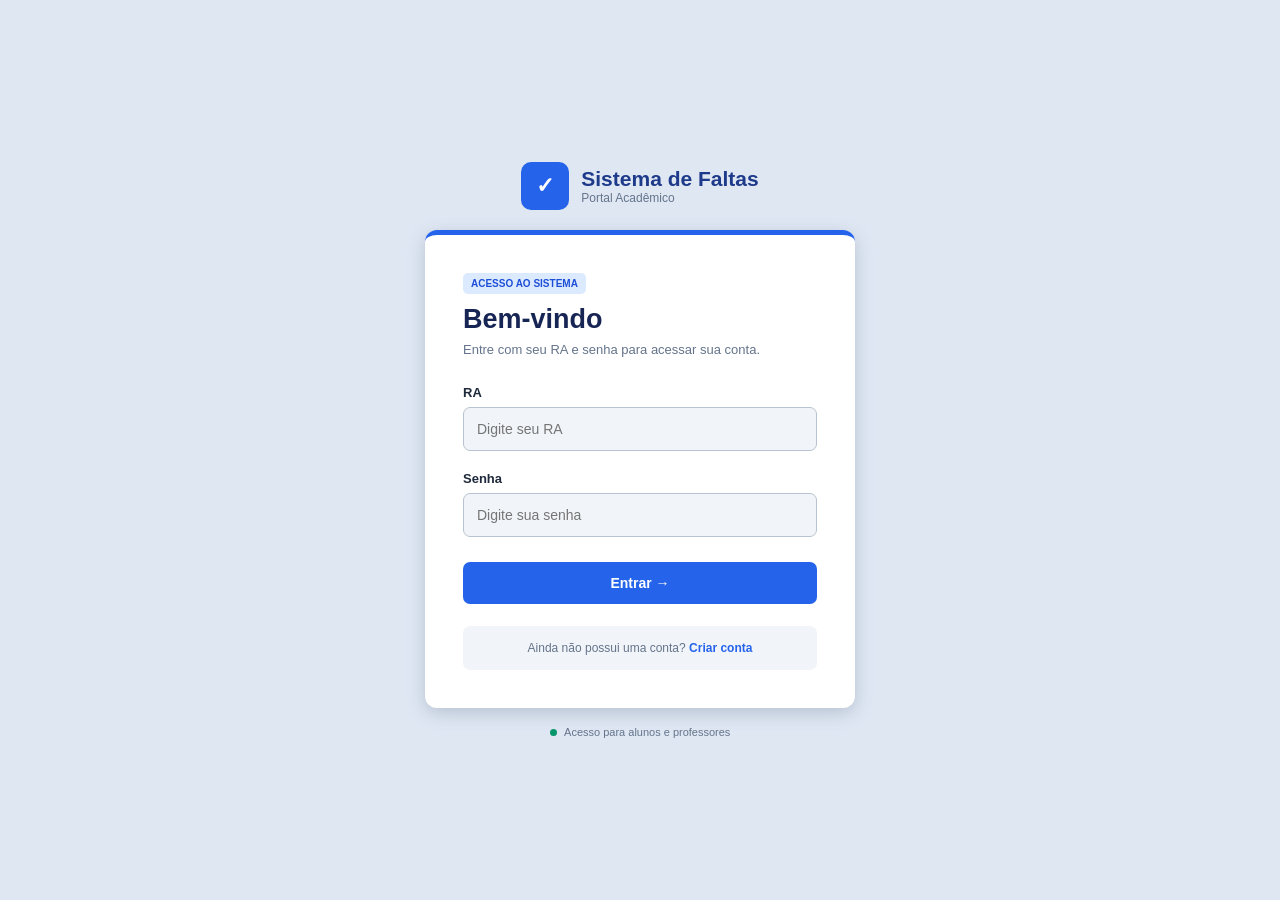
==== index.html @ 8b41c354 "Adiciona interface inicial do sistema de faltas" ====
<!DOCTYPE html>
<html lang="pt-BR">

<head>
    <meta charset="UTF-8">
    <meta name="viewport" content="width=device-width, initial-scale=1.0">

    <title>Sistema de Faltas</title>

    <link rel="stylesheet" href="css/style.css">
</head>

<body class="pagina-login">

    <main class="login-pagina">

        <div class="area-login">

            <!-- IDENTIDADE DO SISTEMA -->
            <div class="identidade-login">

                <div class="icone-login">
                    ✓
                </div>

                <div>
                    <h1>Sistema de Faltas</h1>
                    <p>Portal Acadêmico</p>
                </div>

            </div>


            <!-- CARD -->
            <section class="login-container">

                <span class="login-tag">
                    ACESSO AO SISTEMA
                </span>

                <h2>Bem-vindo</h2>

                <p class="subtitulo">
                    Entre com seu RA e senha para acessar sua conta.
                </p>


                <form>

                    <div class="campo">

                        <label for="ra">
                            RA
                        </label>

                        <input
                            type="text"
                            id="ra"
                            name="ra"
                            placeholder="Digite seu RA"
                            required
                        >

                    </div>


                    <div class="campo">

                        <label for="senha">
                            Senha
                        </label>

                        <input
                            type="password"
                            id="senha"
                            name="senha"
                            placeholder="Digite sua senha"
                            required
                        >

                    </div>


                    <button
                        class="botao-login"
                        type="submit"
                    >
                        Entrar
                        <span>→</span>
                    </button>

                </form>


                <!-- CADASTRO -->
                <div class="criar-conta">

                    <span>
                        Ainda não possui uma conta?
                    </span>

                    <a href="cadastro.html">
                        Criar conta
                    </a>

                </div>

            </section>


            <!-- RODAPÉ -->
            <div class="login-rodape">

                <span></span>

                Acesso para alunos e professores

            </div>

        </div>

    </main>

</body>

</html>
---- css/style.css ----
/* =========================================
   CONFIGURAÇÕES GERAIS
========================================= */

* {
    margin: 0;
    padding: 0;
    box-sizing: border-box;
}

body {
    font-family: Arial, sans-serif;
    color: #1e293b;
}

button {
    font-family: Arial, sans-serif;
    cursor: pointer;
}


/* =========================================
   LOGIN
========================================= */

.pagina-login {
    background-color: #dfe7f3;
}

.login-pagina {
    min-height: 100vh;

    display: flex;
    justify-content: center;
    align-items: center;

    padding: 30px;
}

.area-login {
    width: 430px;
    max-width: 100%;
}


/* LOGO DO LOGIN */

.identidade-login {
    display: flex;
    justify-content: center;
    align-items: center;

    gap: 12px;

    margin-bottom: 20px;
}

.icone-login {
    width: 48px;
    height: 48px;

    display: flex;
    justify-content: center;
    align-items: center;

    background-color: #2563eb;
    color: white;

    border-radius: 10px;

    font-size: 22px;
    font-weight: bold;
}

.identidade-login h1 {
    color: #1e3a8a;
    font-size: 21px;
}

.identidade-login p {
    color: #64748b;
    font-size: 12px;
}


/* CARD DO LOGIN */

.login-container {
    background-color: white;

    padding: 38px;

    border-top: 5px solid #2563eb;
    border-radius: 12px;

    box-shadow: 0 5px 18px #b8c2d1;
}

.login-tag {
    display: inline-block;

    background-color: #dbeafe;
    color: #1d4ed8;

    padding: 5px 8px;

    border-radius: 5px;

    margin-bottom: 10px;

    font-size: 10px;
    font-weight: bold;
}

.login-container h2 {
    color: #172554;

    font-size: 27px;

    margin-bottom: 7px;
}

.subtitulo {
    color: #64748b;

    font-size: 13px;

    margin-bottom: 28px;
}


/* CAMPOS */

.campo {
    margin-bottom: 20px;
}

.campo label {
    display: block;

    margin-bottom: 7px;

    font-size: 13px;
    font-weight: bold;
}

.campo input {
    width: 100%;

    padding: 13px;

    background-color: #f1f5f9;

    border: 1px solid #b8c2d1;
    border-radius: 7px;

    font-size: 14px;
}

.campo input:focus {
    outline: none;

    background-color: white;

    border-color: #2563eb;
}


/* BOTÃO LOGIN */

.botao-login {
    width: 100%;

    padding: 13px;

    margin-top: 5px;

    background-color: #2563eb;
    color: white;

    border: none;
    border-radius: 7px;

    font-size: 14px;
    font-weight: bold;
}

.botao-login:hover {
    background-color: #1e40af;
}


/* CRIAR CONTA */

.criar-conta {
    background-color: #f1f5f9;

    padding: 15px;

    margin-top: 22px;

    border-radius: 7px;

    text-align: center;

    font-size: 12px;
}

.criar-conta span {
    color: #64748b;
}

.criar-conta a {
    color: #2563eb;

    font-weight: bold;

    text-decoration: none;
}

.criar-conta a:hover {
    text-decoration: underline;
}


/* RODAPÉ LOGIN */

.login-rodape {
    margin-top: 18px;

    text-align: center;

    color: #64748b;

    font-size: 11px;
}

.login-rodape span {
    display: inline-block;

    width: 7px;
    height: 7px;

    margin-right: 5px;

    background-color: #059669;

    border-radius: 50%;
}


/* =========================================
   PÁGINA DO PROFESSOR
========================================= */

.pagina-professor {
    min-height: 100vh;

    background-color: #eef2f7;
}


/* CABEÇALHO */

.cabecalho {
    width: 100%;

    padding: 17px 7%;

    background-color: #1e40af;
    color: white;

    display: flex;
    justify-content: space-between;
    align-items: center;
}


/* LOGO */

.logo-sistema {
    display: flex;
    align-items: center;

    gap: 12px;
}

.logo-icone {
    width: 42px;
    height: 42px;

    display: flex;
    justify-content: center;
    align-items: center;

    background-color: #2563eb;

    border-radius: 8px;

    font-size: 20px;
    font-weight: bold;
}

.logo-sistema h2 {
    font-size: 20px;
}

.logo-sistema span {
    color: #bfdbfe;

    font-size: 11px;
}


/* USUÁRIO */

.usuario {
    display: flex;
    align-items: center;

    gap: 18px;
}

.usuario-info {
    text-align: right;
}

.usuario-tipo {
    display: block;

    color: #bfdbfe;

    font-size: 10px;

    margin-bottom: 3px;
}

.usuario-info strong {
    font-size: 14px;
}


/* BOTÃO SAIR */

.botao-sair {
    padding: 8px 18px;

    background-color: white;
    color: #1e40af;

    border: none;
    border-radius: 6px;

    font-weight: bold;
}

.botao-sair:hover {
    background-color: #dbeafe;
}


/* =========================================
   CONTEÚDO DO PROFESSOR
========================================= */

.conteudo-professor {
    width: 86%;
    max-width: 1250px;

    margin: 40px auto;
}


/* BANNER */

.banner-professor {
    padding: 35px;

    margin-bottom: 40px;

    background-color: #dbeafe;

    border-radius: 14px;

    display: flex;
    justify-content: space-between;
    align-items: center;
}

.banner-tag {
    display: inline-block;

    margin-bottom: 12px;

    color: #1d4ed8;

    font-size: 10px;
    font-weight: bold;
}

.banner-texto h1 {
    color: #172554;

    font-size: 30px;

    margin-bottom: 8px;
}

.banner-texto p {
    color: #475569;

    font-size: 14px;
}


/* RESUMO */

.resumo-professor {
    background-color: white;

    padding: 18px;

    border-radius: 10px;

    display: flex;
    align-items: center;

    gap: 12px;
}

.numero-resumo {
    width: 50px;
    height: 50px;

    display: flex;
    justify-content: center;
    align-items: center;

    background-color: #2563eb;
    color: white;

    border-radius: 8px;

    font-size: 22px;
    font-weight: bold;
}

.resumo-professor strong {
    display: block;

    margin-bottom: 3px;
}

.resumo-professor span {
    color: #64748b;

    font-size: 11px;
}


/* =========================================
   DISCIPLINAS
========================================= */

.titulo-secao {
    display: flex;
    justify-content: space-between;
    align-items: center;

    margin-bottom: 20px;
}

.titulo-pequeno {
    color: #2563eb;

    font-size: 10px;
    font-weight: bold;
}

.titulo-secao h2 {
    margin-top: 4px;

    font-size: 23px;
}

.quantidade-disciplinas {
    background-color: white;

    padding: 7px 12px;

    border-radius: 15px;

    color: #64748b;

    font-size: 12px;
}


/* LISTA DE CARDS */

.lista-disciplinas {
    display: flex;

    gap: 20px;

    flex-wrap: wrap;
}


/* CARD */

.card-disciplina {
    flex: 1;

    min-width: 270px;

    padding: 25px;

    background-color: white;

    border-radius: 12px;

    box-shadow: 0 3px 10px #d6dbe3;
}

.card-disciplina:hover {
    transform: translateY(-3px);
}


/* ÍCONE */

.icone-disciplina {
    width: 45px;
    height: 45px;

    display: flex;
    justify-content: center;
    align-items: center;

    margin-bottom: 18px;

    border-radius: 8px;

    font-weight: bold;
}


/* TEXTO DO CARD */

.tipo-disciplina {
    display: block;

    margin-bottom: 6px;

    font-size: 10px;
    font-weight: bold;
}

.card-disciplina h3 {
    min-height: 45px;

    margin-bottom: 7px;

    font-size: 18px;
}

.curso {
    min-height: 38px;

    margin-bottom: 18px;

    color: #64748b;

    font-size: 13px;
}


/* INFORMAÇÕES */

.informacoes-disciplina {
    display: flex;

    gap: 35px;

    padding: 14px 0;

    margin-bottom: 20px;

    border-top: 1px solid #e2e8f0;
    border-bottom: 1px solid #e2e8f0;
}

.informacoes-disciplina div {
    display: flex;
    flex-direction: column;
}

.informacoes-disciplina span {
    color: #94a3b8;

    font-size: 11px;
}

.informacoes-disciplina strong {
    margin-top: 3px;

    color: #475569;

    font-size: 12px;
}


/* BOTÕES DOS CARDS */

.botao-chamada {
    width: 100%;

    padding: 11px;

    border: none;
    border-radius: 7px;

    color: white;

    font-weight: bold;
}


/* =========================================
   CORES DAS DISCIPLINAS
========================================= */


/* BANCO DE DADOS */

.card-azul {
    border-top: 4px solid #2563eb;
}

.card-azul .icone-disciplina {
    background-color: #dbeafe;
    color: #2563eb;
}

.card-azul .tipo-disciplina {
    color: #2563eb;
}

.card-azul .botao-chamada {
    background-color: #2563eb;
}


/* POO */

.card-roxo {
    border-top: 4px solid #7c3aed;
}

.card-roxo .icone-disciplina {
    background-color: #ede9fe;
    color: #7c3aed;
}

.card-roxo .tipo-disciplina {
    color: #7c3aed;
}

.card-roxo .botao-chamada {
    background-color: #7c3aed;
}


/* ENGENHARIA DE SOFTWARE */

.card-verde {
    border-top: 4px solid #059669;
}

.card-verde .icone-disciplina {
    background-color: #d1fae5;
    color: #059669;
}

.card-verde .tipo-disciplina {
    color: #059669;
}

.card-verde .botao-chamada {
    background-color: #059669;
}


/* =========================================
   RESPONSIVIDADE
========================================= */

@media (max-width: 800px) {

    .banner-professor {
        flex-direction: column;
        align-items: flex-start;

        gap: 20px;
    }

    .resumo-professor {
        width: 100%;
    }

    .lista-disciplinas {
        flex-direction: column;
    }

    .usuario-info {
        display: none;
    }

}
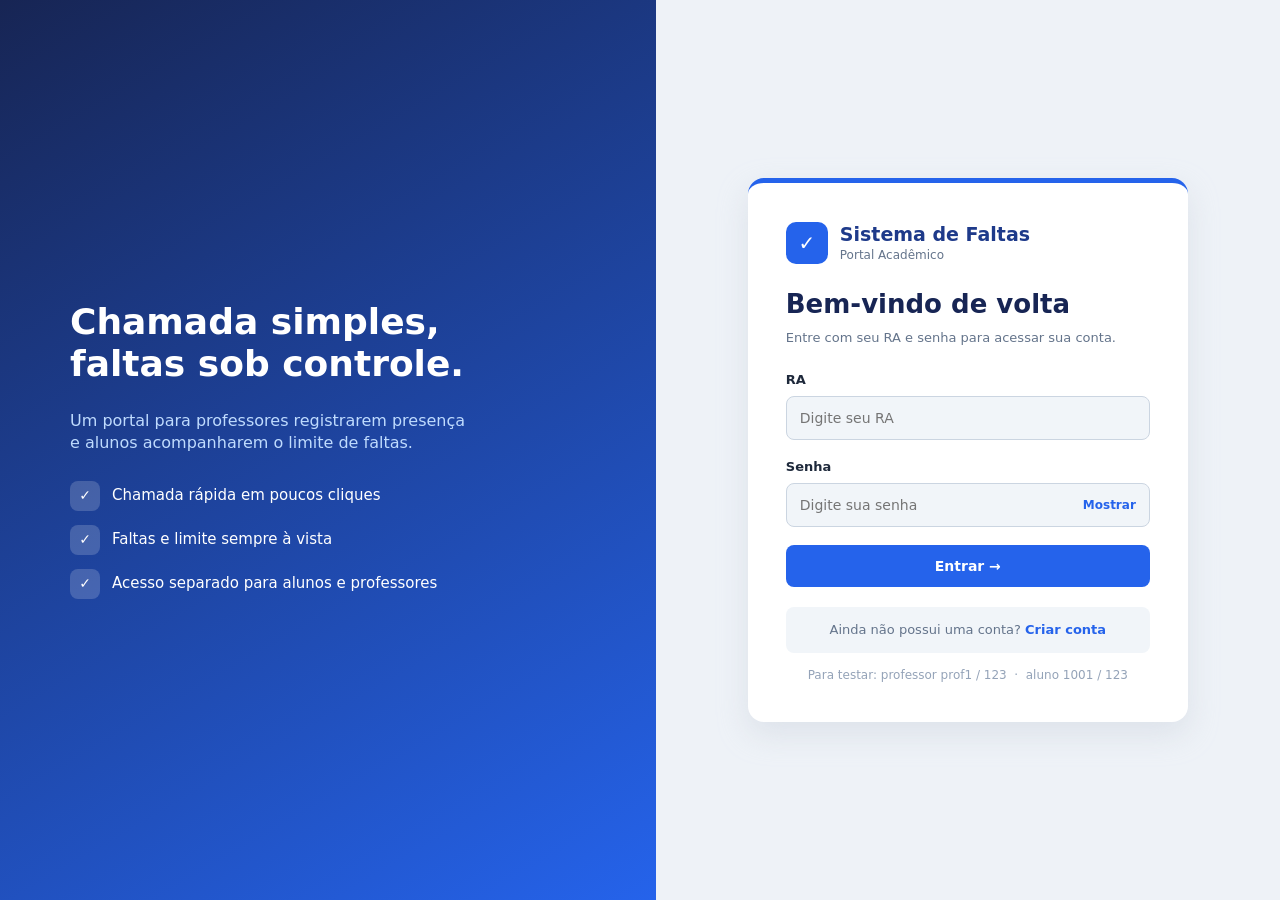
==== commit 15e56b29: "Sistema de faltas: login, cadastro, painel e chamada" ====
--- a/index.html
+++ b/index.html
@@ -1,126 +1,34 @@
 <!DOCTYPE html>
 <html lang="pt-BR">
-
 <head>
-    <meta charset="UTF-8">
-    <meta name="viewport" content="width=device-width, initial-scale=1.0">
-
+    <meta charset="UTF-8"><meta name="viewport" content="width=device-width, initial-scale=1.0"><link rel="stylesheet" href="css/style.css">
     <title>Sistema de Faltas</title>
-
-    <link rel="stylesheet" href="css/style.css">
 </head>
-
-<body class="pagina-login">
-
-    <main class="login-pagina">
-
-        <div class="area-login">
-
-            <!-- IDENTIDADE DO SISTEMA -->
-            <div class="identidade-login">
-
-                <div class="icone-login">
-                    ✓
+<body class="login" data-pagina="login">
+    <aside class="lado"><h2>Chamada simples, faltas sob controle.</h2><p>Um portal para professores registrarem presença e alunos acompanharem o limite de faltas.</p><ul><li><b>✓</b>Chamada rápida em poucos cliques</li><li><b>✓</b>Faltas e limite sempre à vista</li><li><b>✓</b>Acesso separado para alunos e professores</li></ul></aside>
+    <main class="form-area">
+        <section class="cartao">
+            <div class="marca"><div class="logo-icone">✓</div><div><h1>Sistema de Faltas</h1><p>Portal Acadêmico</p></div></div>
+            <h2>Bem-vindo de volta</h2>
+            <p class="subtitulo">Entre com seu RA e senha para acessar sua conta.</p>
+            <form>
+                <div class="campo">
+                    <label for="ra">RA</label>
+                    <input type="text" id="ra" name="ra" placeholder="Digite seu RA" required>
                 </div>
-
-                <div>
-                    <h1>Sistema de Faltas</h1>
-                    <p>Portal Acadêmico</p>
+                <div class="campo">
+                    <label for="senha">Senha</label>
+                    <div class="senha-box">
+                        <input type="password" id="senha" name="senha" placeholder="Digite sua senha" required>
+                        <button type="button" class="ver-senha" data-alvo="senha">Mostrar</button>
+                    </div>
                 </div>
-
-            </div>
-
-
-            <!-- CARD -->
-            <section class="login-container">
-
-                <span class="login-tag">
-                    ACESSO AO SISTEMA
-                </span>
-
-                <h2>Bem-vindo</h2>
-
-                <p class="subtitulo">
-                    Entre com seu RA e senha para acessar sua conta.
-                </p>
-
-
-                <form>
-
-                    <div class="campo">
-
-                        <label for="ra">
-                            RA
-                        </label>
-
-                        <input
-                            type="text"
-                            id="ra"
-                            name="ra"
-                            placeholder="Digite seu RA"
-                            required
-                        >
-
-                    </div>
-
-
-                    <div class="campo">
-
-                        <label for="senha">
-                            Senha
-                        </label>
-
-                        <input
-                            type="password"
-                            id="senha"
-                            name="senha"
-                            placeholder="Digite sua senha"
-                            required
-                        >
-
-                    </div>
-
-
-                    <button
-                        class="botao-login"
-                        type="submit"
-                    >
-                        Entrar
-                        <span>→</span>
-                    </button>
-
-                </form>
-
-
-                <!-- CADASTRO -->
-                <div class="criar-conta">
-
-                    <span>
-                        Ainda não possui uma conta?
-                    </span>
-
-                    <a href="cadastro.html">
-                        Criar conta
-                    </a>
-
-                </div>
-
-            </section>
-
-
-            <!-- RODAPÉ -->
-            <div class="login-rodape">
-
-                <span></span>
-
-                Acesso para alunos e professores
-
-            </div>
-
-        </div>
-
+                <button class="botao" type="submit">Entrar →</button>
+            </form>
+            <div class="criar-conta">Ainda não possui uma conta? <a href="cadastro.html">Criar conta</a></div>
+            <p class="dica">Para testar: professor prof1 / 123 &nbsp;·&nbsp; aluno 1001 / 123</p>
+        </section>
     </main>
-
+    <script src="js/app.js"></script>
 </body>
-
 </html>
--- a/css/style.css
+++ b/css/style.css
@@ -1,720 +1,139 @@
-/* =========================================
-   CONFIGURAÇÕES GERAIS
-========================================= */
+/* ===== BASE ===== */
+:root{--azul:#2563eb;--azul-esc:#1e40af;--fundo:#eef2f7;--texto:#1e293b;--suave:#64748b;--borda:#e2e8f0;--ok:#059669;--erro:#dc2626;--aviso:#d97706}
+*{margin:0;padding:0;box-sizing:border-box}
+body{font-family:"Segoe UI",system-ui,Arial,sans-serif;color:var(--texto);background:var(--fundo);line-height:1.4}
+button,input{font-family:inherit}
+button{cursor:pointer}
+.azul{--cor:#2563eb;--clara:#dbeafe}
+.roxo{--cor:#7c3aed;--clara:#ede9fe}
+.verde{--cor:#059669;--clara:#d1fae5}
+.logo-icone{width:42px;height:42px;border-radius:10px;background:var(--azul);color:#fff;display:grid;place-items:center;font-weight:700;font-size:20px;flex-shrink:0}
 
-* {
-    margin: 0;
-    padding: 0;
-    box-sizing: border-box;
-}
+/* ===== LOGIN E CADASTRO ===== */
+.login{min-height:100vh;display:grid;grid-template-columns:1.05fr 1fr}
+.lado{background:linear-gradient(150deg,#172554,#2563eb);color:#fff;padding:70px;display:flex;flex-direction:column;justify-content:center;gap:26px}
+.lado h2{font-size:36px;line-height:1.15;max-width:420px}
+.lado p{color:#bfdbfe;max-width:400px}
+.lado ul{list-style:none;display:grid;gap:14px}
+.lado li{display:flex;gap:12px;align-items:center;font-size:15px}
+.lado li b{width:30px;height:30px;border-radius:8px;background:rgba(255,255,255,.18);display:grid;place-items:center;font-size:14px}
+.form-area{display:flex;align-items:center;justify-content:center;padding:30px}
+.cartao{width:440px;max-width:100%;background:#fff;padding:38px;border-radius:16px;border-top:5px solid var(--azul);box-shadow:0 12px 30px #c3cad666}
+.marca{display:flex;align-items:center;gap:12px;margin-bottom:22px}
+.marca h1{font-size:19px;color:#1e3a8a}
+.marca p{font-size:12px;color:var(--suave)}
+.cartao h2{font-size:26px;color:#172554;margin-bottom:6px}
+.subtitulo{color:var(--suave);font-size:13px;margin-bottom:24px}
+.campo{margin-bottom:18px}
+.campo label{display:block;margin-bottom:7px;font-size:13px;font-weight:600}
+.campo input{width:100%;padding:13px;background:#f1f5f9;border:1px solid #cbd5e1;border-radius:8px;font-size:14px;transition:.2s}
+.campo input:focus{outline:none;background:#fff;border-color:var(--azul);box-shadow:0 0 0 3px #dbeafe}
+.senha-box{position:relative}
+.senha-box input{padding-right:84px}
+.ver-senha{position:absolute;right:8px;top:50%;transform:translateY(-50%);border:none;background:none;color:var(--azul);font-weight:600;font-size:12px;padding:6px}
+.botao{width:100%;padding:13px;border:none;border-radius:8px;background:var(--azul);color:#fff;font-weight:700;font-size:14px;transition:.2s}
+.botao:hover{background:var(--azul-esc)}
+.botao:active{transform:scale(.98)}
+.criar-conta{background:#f1f5f9;padding:14px;margin-top:20px;border-radius:8px;text-align:center;font-size:13px;color:var(--suave)}
+.criar-conta a{color:var(--azul);font-weight:700;text-decoration:none}
+.criar-conta a:hover{text-decoration:underline}
+.dica{margin-top:14px;text-align:center;font-size:12px;color:#94a3b8}
+.tipo-opcoes{display:flex;gap:10px;margin-bottom:20px}
+.tipo-opcoes label{flex:1;text-align:center;padding:12px;border:1px solid #cbd5e1;border-radius:8px;background:#f1f5f9;font-size:13px;font-weight:600;cursor:pointer;transition:.2s}
+.tipo-opcoes input{display:none}
+.tipo-opcoes label:has(input:checked){background:#dbeafe;border-color:var(--azul);color:#1d4ed8}
+.tremer{animation:tremer .35s}
+@keyframes tremer{25%{transform:translateX(-8px)}75%{transform:translateX(8px)}}
 
-body {
-    font-family: Arial, sans-serif;
-    color: #1e293b;
-}
+/* ===== AVISOS ===== */
+.aviso{position:fixed;top:20px;right:20px;padding:13px 20px;border-radius:10px;color:#fff;font-size:14px;font-weight:600;opacity:0;transform:translateY(-10px);transition:.3s;z-index:99;box-shadow:0 6px 16px #0003}
+.aviso-ver{opacity:1;transform:none}
+.aviso-ok{background:var(--ok)}
+.aviso-erro{background:var(--erro)}
 
-button {
-    font-family: Arial, sans-serif;
-    cursor: pointer;
-}
+/* ===== CABEÇALHO ===== */
+.cabecalho{background:linear-gradient(90deg,#1e3a8a,#1e40af);color:#fff;padding:14px 7%;display:flex;justify-content:space-between;align-items:center;position:sticky;top:0;z-index:10;box-shadow:0 2px 10px #1e3a8a55}
+.logo-sistema{display:flex;align-items:center;gap:12px;text-decoration:none;color:#fff}
+.logo-sistema h2{font-size:19px}
+.logo-sistema span{color:#bfdbfe;font-size:11px}
+.usuario{display:flex;align-items:center;gap:12px}
+.avatar{width:38px;height:38px;border-radius:50%;background:#bfdbfe;color:#1e3a8a;display:grid;place-items:center;font-weight:700;font-size:14px;flex-shrink:0}
+.usuario-info{text-align:right;line-height:1.2}
+.usuario-info span{display:block;color:#bfdbfe;font-size:10px}
+.usuario-info strong{font-size:14px}
+.botao-sair{padding:8px 16px;border:none;border-radius:8px;background:#fff;color:var(--azul-esc);font-weight:700;transition:.2s}
+.botao-sair:hover{background:#dbeafe}
 
+/* ===== CONTEÚDO ===== */
+.conteudo{width:88%;max-width:1200px;margin:34px auto 100px}
+.banner{background:linear-gradient(120deg,#1e3a8a,#2563eb);color:#fff;border-radius:16px;padding:32px;margin-bottom:28px}
+.banner h1{font-size:28px;margin:6px 0}
+.banner p{color:#dbeafe;font-size:14px}
+.tag{font-size:11px;font-weight:700;color:var(--cor,#93c5fd)}
+.stats{display:grid;grid-template-columns:repeat(auto-fit,minmax(170px,1fr));gap:14px;margin-top:22px}
+.stat{background:rgba(255,255,255,.14);border-radius:12px;padding:14px 16px;display:flex;gap:12px;align-items:center}
+.stat strong{display:block;font-size:22px}
+.stat div span{font-size:12px;color:#dbeafe}
+.stat-icone{font-size:24px}
+.titulo-secao{margin-bottom:16px}
+.titulo-secao h2{font-size:22px}
+.grade{display:grid;grid-template-columns:repeat(auto-fit,minmax(290px,1fr));gap:20px}
+.card{background:#fff;border-radius:14px;padding:24px;border-top:4px solid var(--cor);box-shadow:0 3px 12px #d6dbe3;transition:transform .2s,box-shadow .2s;display:flex;flex-direction:column}
+.card:hover{transform:translateY(-4px);box-shadow:0 10px 22px #c3cad6}
+.card-topo{display:flex;justify-content:space-between;align-items:center;margin-bottom:14px}
+.icone{width:46px;height:46px;border-radius:10px;background:var(--clara);color:var(--cor);display:grid;place-items:center;font-weight:700}
+.card h3{font-size:18px;min-height:46px;margin:4px 0 6px}
+.curso{color:var(--suave);font-size:13px;margin-bottom:14px}
+.info{display:flex;gap:28px;padding:14px 0;margin-bottom:16px;border-top:1px solid var(--borda);border-bottom:1px solid var(--borda)}
+.info span{display:block;color:#94a3b8;font-size:11px}
+.info strong{font-size:14px;color:#475569}
+.ultima{font-size:12px;color:var(--suave);margin-bottom:14px}
+.botao-chamada{margin-top:auto;display:block;text-align:center;text-decoration:none;padding:12px;border-radius:8px;background:var(--cor);color:#fff;font-weight:700;transition:.2s}
+.botao-chamada:hover{filter:brightness(.9)}
+.pilula{padding:4px 11px;border-radius:20px;font-size:11px;font-weight:700}
+.ok{background:#d1fae5;color:#047857}
+.atencao{background:#fef3c7;color:#b45309}
+.critico{background:#fee2e2;color:#b91c1c}
+.barra{height:8px;background:var(--borda);border-radius:5px;overflow:hidden}
+.barra i{display:block;height:100%;width:0;border-radius:5px;background:var(--cor,var(--azul));transition:width .8s ease}
+.barra i.atencao{background:#f59e0b}
+.barra i.critico{background:#dc2626}
+.barra-rotulo{display:flex;justify-content:space-between;font-size:12px;color:var(--suave);margin-bottom:6px}
+.datas{display:flex;flex-wrap:wrap;gap:6px;margin-top:14px;font-size:12px}
+.datas span{background:#fee2e2;color:#b91c1c;padding:3px 9px;border-radius:12px;font-weight:600}
+.datas em{color:#94a3b8}
 
-/* =========================================
-   LOGIN
-========================================= */
+/* ===== CHAMADA ===== */
+.voltar{display:inline-block;margin-bottom:16px;color:var(--azul);font-weight:600;text-decoration:none;font-size:14px}
+.chamada-topo{background:#fff;color:var(--texto);border-top:4px solid var(--cor);display:flex;align-items:center;gap:18px;flex-wrap:wrap;box-shadow:0 3px 12px #d6dbe3}
+.chamada-topo>div:nth-child(2){flex:1}
+.chamada-topo h1{font-size:24px}
+.chamada-topo p{color:var(--suave)}
+.campo-data{font-size:12px;font-weight:600;color:var(--suave);display:grid;gap:5px}
+.campo-data input,.ferramentas input{padding:10px 12px;border:1px solid #cbd5e1;border-radius:8px;font-size:14px;background:#fff}
+.ferramentas{display:flex;gap:10px;flex-wrap:wrap;margin-bottom:12px}
+.ferramentas input{flex:1;min-width:200px}
+.btn-sec{padding:10px 16px;border:1px solid #cbd5e1;background:#fff;border-radius:8px;font-weight:600;font-size:13px;transition:.2s}
+.btn-sec:hover{background:#eff6ff;border-color:var(--azul)}
+.nota{font-size:13px;color:var(--aviso);min-height:20px;margin-bottom:8px;font-weight:600}
+.painel{background:#fff;border-radius:14px;padding:6px 22px;box-shadow:0 3px 12px #d6dbe3}
+.linha{display:flex;justify-content:space-between;align-items:center;gap:12px;padding:13px 0;border-bottom:1px solid var(--borda)}
+.linha:last-child{border:none}
+.aluno-id{display:flex;align-items:center;gap:12px}
+.aluno-id .avatar{background:var(--clara);color:var(--cor)}
+.aluno-id span{display:block;color:#94a3b8;font-size:12px}
+.par{display:flex;gap:6px}
+.par button{padding:8px 16px;border:1px solid #cbd5e1;border-radius:8px;background:#f1f5f9;font-weight:600;font-size:13px;transition:.2s}
+.par .on-p{background:#059669;border-color:#059669;color:#fff}
+.par .on-f{background:#dc2626;border-color:#dc2626;color:#fff}
+.vazio{padding:26px 0;text-align:center;color:var(--suave)}
+.rodape-fixo{position:fixed;left:0;right:0;bottom:0;background:#fff;box-shadow:0 -4px 16px #c3cad666;padding:14px 7%;display:flex;justify-content:space-between;align-items:center;gap:20px;z-index:5}
+.rodape-fixo>div{flex:1;max-width:420px}
+.rodape-fixo strong{font-size:14px;display:block;margin-bottom:6px}
+.rodape-fixo .barra i{background:var(--ok)}
+.rodape-fixo .botao{width:auto;padding:12px 30px}
 
-.pagina-login {
-    background-color: #dfe7f3;
-}
-
-.login-pagina {
-    min-height: 100vh;
-
-    display: flex;
-    justify-content: center;
-    align-items: center;
-
-    padding: 30px;
-}
-
-.area-login {
-    width: 430px;
-    max-width: 100%;
-}
-
-
-/* LOGO DO LOGIN */
-
-.identidade-login {
-    display: flex;
-    justify-content: center;
-    align-items: center;
-
-    gap: 12px;
-
-    margin-bottom: 20px;
-}
-
-.icone-login {
-    width: 48px;
-    height: 48px;
-
-    display: flex;
-    justify-content: center;
-    align-items: center;
-
-    background-color: #2563eb;
-    color: white;
-
-    border-radius: 10px;
-
-    font-size: 22px;
-    font-weight: bold;
-}
-
-.identidade-login h1 {
-    color: #1e3a8a;
-    font-size: 21px;
-}
-
-.identidade-login p {
-    color: #64748b;
-    font-size: 12px;
-}
-
-
-/* CARD DO LOGIN */
-
-.login-container {
-    background-color: white;
-
-    padding: 38px;
-
-    border-top: 5px solid #2563eb;
-    border-radius: 12px;
-
-    box-shadow: 0 5px 18px #b8c2d1;
-}
-
-.login-tag {
-    display: inline-block;
-
-    background-color: #dbeafe;
-    color: #1d4ed8;
-
-    padding: 5px 8px;
-
-    border-radius: 5px;
-
-    margin-bottom: 10px;
-
-    font-size: 10px;
-    font-weight: bold;
-}
-
-.login-container h2 {
-    color: #172554;
-
-    font-size: 27px;
-
-    margin-bottom: 7px;
-}
-
-.subtitulo {
-    color: #64748b;
-
-    font-size: 13px;
-
-    margin-bottom: 28px;
-}
-
-
-/* CAMPOS */
-
-.campo {
-    margin-bottom: 20px;
-}
-
-.campo label {
-    display: block;
-
-    margin-bottom: 7px;
-
-    font-size: 13px;
-    font-weight: bold;
-}
-
-.campo input {
-    width: 100%;
-
-    padding: 13px;
-
-    background-color: #f1f5f9;
-
-    border: 1px solid #b8c2d1;
-    border-radius: 7px;
-
-    font-size: 14px;
-}
-
-.campo input:focus {
-    outline: none;
-
-    background-color: white;
-
-    border-color: #2563eb;
-}
-
-
-/* BOTÃO LOGIN */
-
-.botao-login {
-    width: 100%;
-
-    padding: 13px;
-
-    margin-top: 5px;
-
-    background-color: #2563eb;
-    color: white;
-
-    border: none;
-    border-radius: 7px;
-
-    font-size: 14px;
-    font-weight: bold;
-}
-
-.botao-login:hover {
-    background-color: #1e40af;
-}
-
-
-/* CRIAR CONTA */
-
-.criar-conta {
-    background-color: #f1f5f9;
-
-    padding: 15px;
-
-    margin-top: 22px;
-
-    border-radius: 7px;
-
-    text-align: center;
-
-    font-size: 12px;
-}
-
-.criar-conta span {
-    color: #64748b;
-}
-
-.criar-conta a {
-    color: #2563eb;
-
-    font-weight: bold;
-
-    text-decoration: none;
-}
-
-.criar-conta a:hover {
-    text-decoration: underline;
-}
-
-
-/* RODAPÉ LOGIN */
-
-.login-rodape {
-    margin-top: 18px;
-
-    text-align: center;
-
-    color: #64748b;
-
-    font-size: 11px;
-}
-
-.login-rodape span {
-    display: inline-block;
-
-    width: 7px;
-    height: 7px;
-
-    margin-right: 5px;
-
-    background-color: #059669;
-
-    border-radius: 50%;
-}
-
-
-/* =========================================
-   PÁGINA DO PROFESSOR
-========================================= */
-
-.pagina-professor {
-    min-height: 100vh;
-
-    background-color: #eef2f7;
-}
-
-
-/* CABEÇALHO */
-
-.cabecalho {
-    width: 100%;
-
-    padding: 17px 7%;
-
-    background-color: #1e40af;
-    color: white;
-
-    display: flex;
-    justify-content: space-between;
-    align-items: center;
-}
-
-
-/* LOGO */
-
-.logo-sistema {
-    display: flex;
-    align-items: center;
-
-    gap: 12px;
-}
-
-.logo-icone {
-    width: 42px;
-    height: 42px;
-
-    display: flex;
-    justify-content: center;
-    align-items: center;
-
-    background-color: #2563eb;
-
-    border-radius: 8px;
-
-    font-size: 20px;
-    font-weight: bold;
-}
-
-.logo-sistema h2 {
-    font-size: 20px;
-}
-
-.logo-sistema span {
-    color: #bfdbfe;
-
-    font-size: 11px;
-}
-
-
-/* USUÁRIO */
-
-.usuario {
-    display: flex;
-    align-items: center;
-
-    gap: 18px;
-}
-
-.usuario-info {
-    text-align: right;
-}
-
-.usuario-tipo {
-    display: block;
-
-    color: #bfdbfe;
-
-    font-size: 10px;
-
-    margin-bottom: 3px;
-}
-
-.usuario-info strong {
-    font-size: 14px;
-}
-
-
-/* BOTÃO SAIR */
-
-.botao-sair {
-    padding: 8px 18px;
-
-    background-color: white;
-    color: #1e40af;
-
-    border: none;
-    border-radius: 6px;
-
-    font-weight: bold;
-}
-
-.botao-sair:hover {
-    background-color: #dbeafe;
-}
-
-
-/* =========================================
-   CONTEÚDO DO PROFESSOR
-========================================= */
-
-.conteudo-professor {
-    width: 86%;
-    max-width: 1250px;
-
-    margin: 40px auto;
-}
-
-
-/* BANNER */
-
-.banner-professor {
-    padding: 35px;
-
-    margin-bottom: 40px;
-
-    background-color: #dbeafe;
-
-    border-radius: 14px;
-
-    display: flex;
-    justify-content: space-between;
-    align-items: center;
-}
-
-.banner-tag {
-    display: inline-block;
-
-    margin-bottom: 12px;
-
-    color: #1d4ed8;
-
-    font-size: 10px;
-    font-weight: bold;
-}
-
-.banner-texto h1 {
-    color: #172554;
-
-    font-size: 30px;
-
-    margin-bottom: 8px;
-}
-
-.banner-texto p {
-    color: #475569;
-
-    font-size: 14px;
-}
-
-
-/* RESUMO */
-
-.resumo-professor {
-    background-color: white;
-
-    padding: 18px;
-
-    border-radius: 10px;
-
-    display: flex;
-    align-items: center;
-
-    gap: 12px;
-}
-
-.numero-resumo {
-    width: 50px;
-    height: 50px;
-
-    display: flex;
-    justify-content: center;
-    align-items: center;
-
-    background-color: #2563eb;
-    color: white;
-
-    border-radius: 8px;
-
-    font-size: 22px;
-    font-weight: bold;
-}
-
-.resumo-professor strong {
-    display: block;
-
-    margin-bottom: 3px;
-}
-
-.resumo-professor span {
-    color: #64748b;
-
-    font-size: 11px;
-}
-
-
-/* =========================================
-   DISCIPLINAS
-========================================= */
-
-.titulo-secao {
-    display: flex;
-    justify-content: space-between;
-    align-items: center;
-
-    margin-bottom: 20px;
-}
-
-.titulo-pequeno {
-    color: #2563eb;
-
-    font-size: 10px;
-    font-weight: bold;
-}
-
-.titulo-secao h2 {
-    margin-top: 4px;
-
-    font-size: 23px;
-}
-
-.quantidade-disciplinas {
-    background-color: white;
-
-    padding: 7px 12px;
-
-    border-radius: 15px;
-
-    color: #64748b;
-
-    font-size: 12px;
-}
-
-
-/* LISTA DE CARDS */
-
-.lista-disciplinas {
-    display: flex;
-
-    gap: 20px;
-
-    flex-wrap: wrap;
-}
-
-
-/* CARD */
-
-.card-disciplina {
-    flex: 1;
-
-    min-width: 270px;
-
-    padding: 25px;
-
-    background-color: white;
-
-    border-radius: 12px;
-
-    box-shadow: 0 3px 10px #d6dbe3;
-}
-
-.card-disciplina:hover {
-    transform: translateY(-3px);
-}
-
-
-/* ÍCONE */
-
-.icone-disciplina {
-    width: 45px;
-    height: 45px;
-
-    display: flex;
-    justify-content: center;
-    align-items: center;
-
-    margin-bottom: 18px;
-
-    border-radius: 8px;
-
-    font-weight: bold;
-}
-
-
-/* TEXTO DO CARD */
-
-.tipo-disciplina {
-    display: block;
-
-    margin-bottom: 6px;
-
-    font-size: 10px;
-    font-weight: bold;
-}
-
-.card-disciplina h3 {
-    min-height: 45px;
-
-    margin-bottom: 7px;
-
-    font-size: 18px;
-}
-
-.curso {
-    min-height: 38px;
-
-    margin-bottom: 18px;
-
-    color: #64748b;
-
-    font-size: 13px;
-}
-
-
-/* INFORMAÇÕES */
-
-.informacoes-disciplina {
-    display: flex;
-
-    gap: 35px;
-
-    padding: 14px 0;
-
-    margin-bottom: 20px;
-
-    border-top: 1px solid #e2e8f0;
-    border-bottom: 1px solid #e2e8f0;
-}
-
-.informacoes-disciplina div {
-    display: flex;
-    flex-direction: column;
-}
-
-.informacoes-disciplina span {
-    color: #94a3b8;
-
-    font-size: 11px;
-}
-
-.informacoes-disciplina strong {
-    margin-top: 3px;
-
-    color: #475569;
-
-    font-size: 12px;
-}
-
-
-/* BOTÕES DOS CARDS */
-
-.botao-chamada {
-    width: 100%;
-
-    padding: 11px;
-
-    border: none;
-    border-radius: 7px;
-
-    color: white;
-
-    font-weight: bold;
-}
-
-
-/* =========================================
-   CORES DAS DISCIPLINAS
-========================================= */
-
-
-/* BANCO DE DADOS */
-
-.card-azul {
-    border-top: 4px solid #2563eb;
-}
-
-.card-azul .icone-disciplina {
-    background-color: #dbeafe;
-    color: #2563eb;
-}
-
-.card-azul .tipo-disciplina {
-    color: #2563eb;
-}
-
-.card-azul .botao-chamada {
-    background-color: #2563eb;
-}
-
-
-/* POO */
-
-.card-roxo {
-    border-top: 4px solid #7c3aed;
-}
-
-.card-roxo .icone-disciplina {
-    background-color: #ede9fe;
-    color: #7c3aed;
-}
-
-.card-roxo .tipo-disciplina {
-    color: #7c3aed;
-}
-
-.card-roxo .botao-chamada {
-    background-color: #7c3aed;
-}
-
-
-/* ENGENHARIA DE SOFTWARE */
-
-.card-verde {
-    border-top: 4px solid #059669;
-}
-
-.card-verde .icone-disciplina {
-    background-color: #d1fae5;
-    color: #059669;
-}
-
-.card-verde .tipo-disciplina {
-    color: #059669;
-}
-
-.card-verde .botao-chamada {
-    background-color: #059669;
-}
-
-
-/* =========================================
-   RESPONSIVIDADE
-========================================= */
-
-@media (max-width: 800px) {
-
-    .banner-professor {
-        flex-direction: column;
-        align-items: flex-start;
-
-        gap: 20px;
-    }
-
-    .resumo-professor {
-        width: 100%;
-    }
-
-    .lista-disciplinas {
-        flex-direction: column;
-    }
-
-    .usuario-info {
-        display: none;
-    }
-
-}+/* ===== RESPONSIVO ===== */
+@media(max-width:900px){.login{grid-template-columns:1fr}.lado{display:none}}
+@media(max-width:800px){.usuario-info{display:none}.cabecalho{padding:14px 5%}.linha{flex-direction:column;align-items:flex-start}.rodape-fixo{flex-direction:column;align-items:stretch}.rodape-fixo>div{max-width:none}.rodape-fixo .botao{width:100%}.conteudo{width:92%}}
+@media(prefers-reduced-motion:reduce){*{transition:none!important;animation:none!important}}
